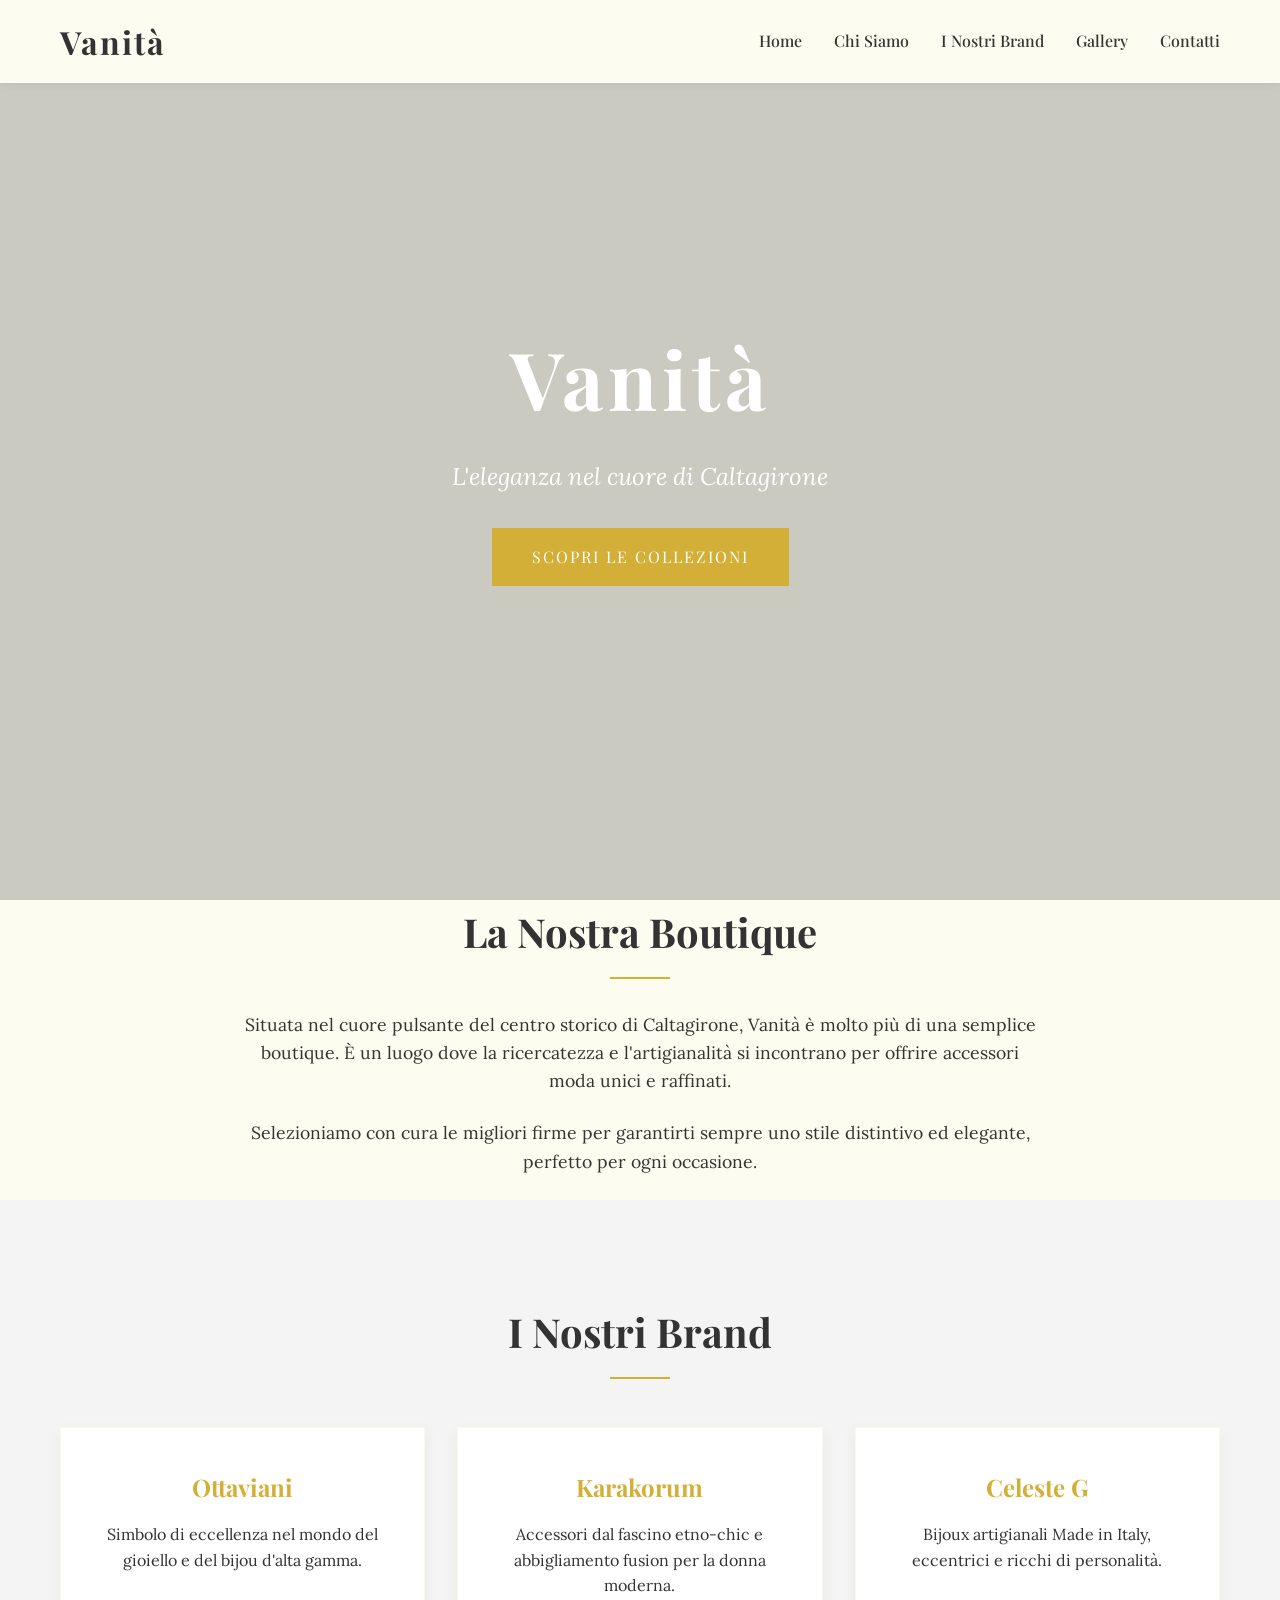
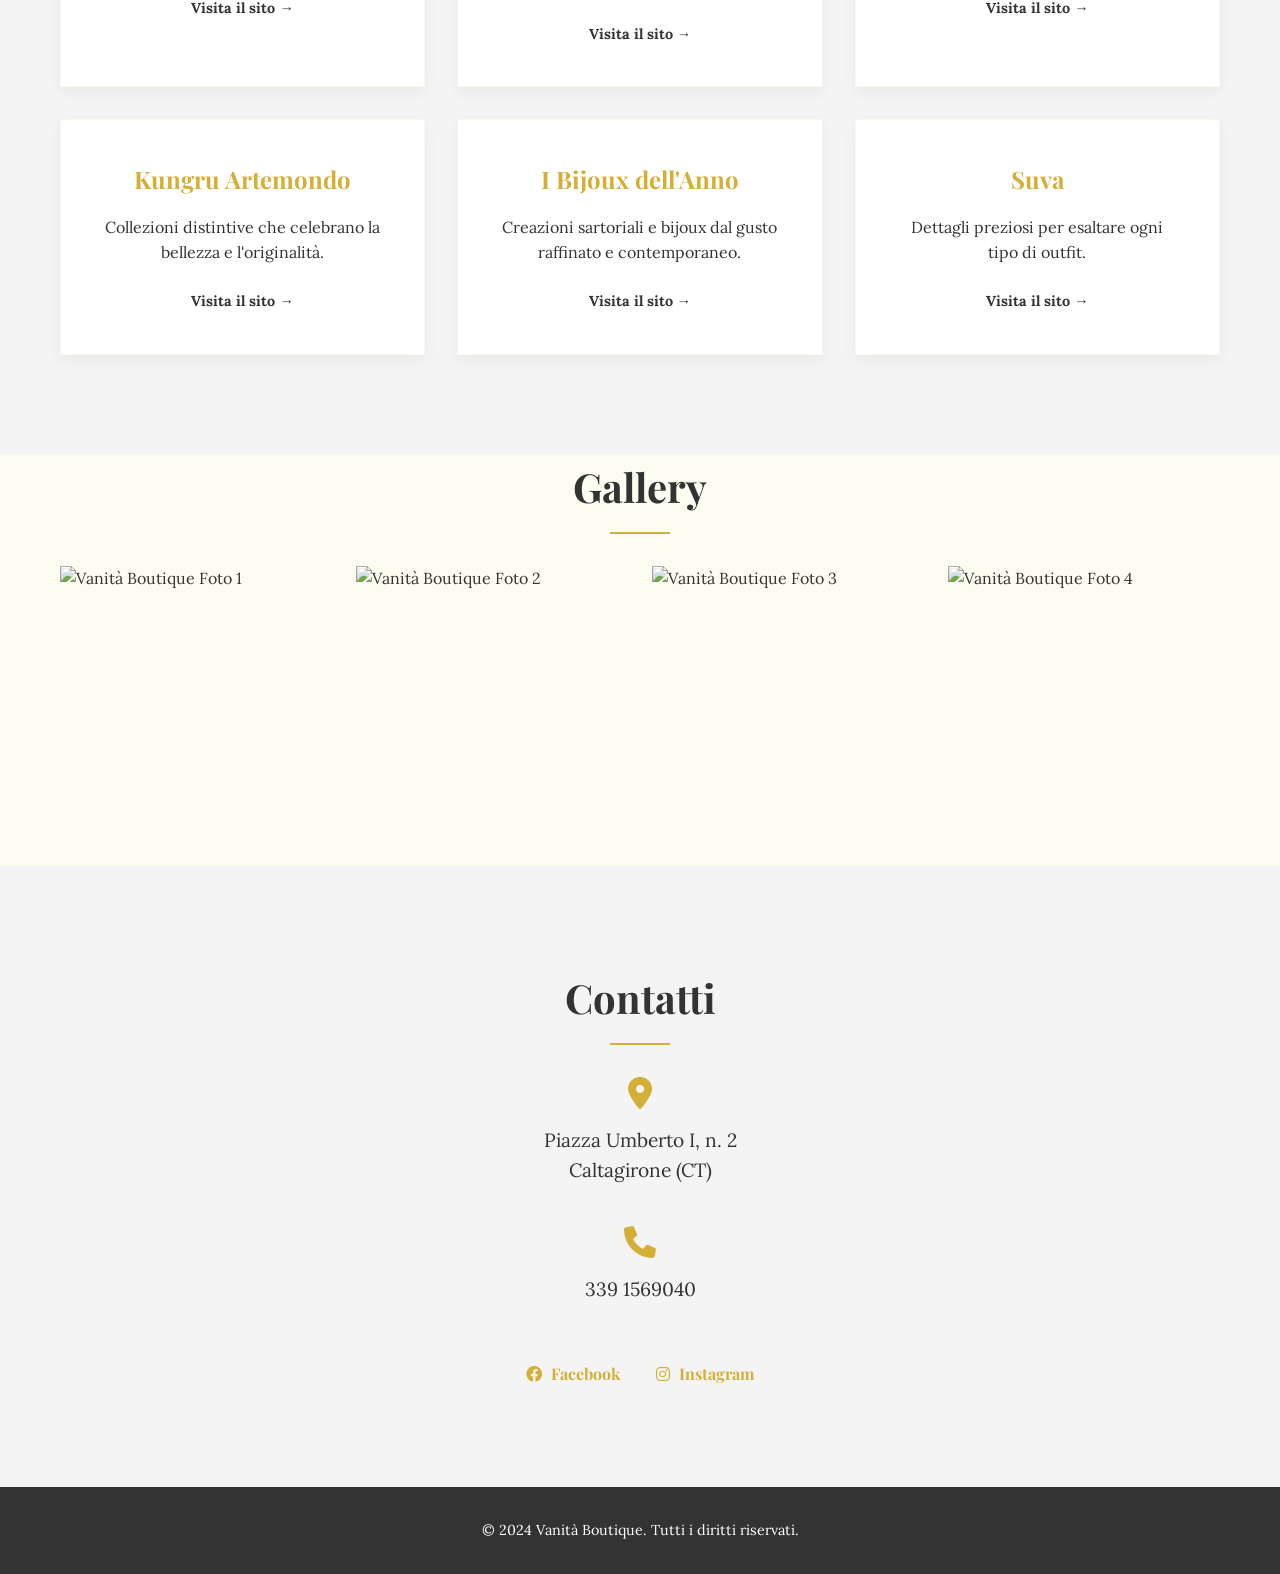
==== index.html @ 11ffd52c "Sito web per la boutique Vanità di Caltagirone. Implementato un sito single-page elegante e raffinat" ====
<!DOCTYPE html>
<html lang="it">
<head>
    <meta charset="UTF-8">
    <meta name="viewport" content="width=device-width, initial-scale=1.0">
    <title>Vanità - Boutique Accessori Moda Caltagirone</title>
    <link rel="preconnect" href="https://fonts.googleapis.com">
    <link rel="preconnect" href="https://fonts.gstatic.com" crossorigin>
    <link href="https://fonts.googleapis.com/css2?family=Playfair+Display:ital,wght@0,400..900;1,400..900&family=Lora:ital,wght@0,400..700;1,400..700&display=swap" rel="stylesheet">
    <link rel="stylesheet" href="https://cdnjs.cloudflare.com/ajax/libs/font-awesome/6.0.0/css/all.min.css">
    <link rel="stylesheet" href="css/style.css">
</head>
<body>
    <header>
        <nav class="container">
            <div class="logo">Vanità</div>
            <ul class="nav-links">
                <li><a href="#home">Home</a></li>
                <li><a href="#chi-siamo">Chi Siamo</a></li>
                <li><a href="#brand">I Nostri Brand</a></li>
                <li><a href="#gallery">Gallery</a></li>
                <li><a href="#contatti">Contatti</a></li>
            </ul>
            <div class="menu-toggle" id="mobile-menu">
                <span class="bar"></span>
                <span class="bar"></span>
                <span class="bar"></span>
            </div>
        </nav>
    </header>

    <main>
        <section id="home" class="hero">
            <div class="hero-content container reveal">
                <h1>Vanità</h1>
                <p>L'eleganza nel cuore di Caltagirone</p>
                <a href="#brand" class="btn">Scopri le Collezioni</a>
            </div>
        </section>

        <section id="chi-siamo" class="about container">
            <div class="reveal">
                <h2>La Nostra Boutique</h2>
                <p>Situata nel cuore pulsante del centro storico di Caltagirone, Vanità è molto più di una semplice boutique. È un luogo dove la ricercatezza e l'artigianalità si incontrano per offrire accessori moda unici e raffinati.</p>
                <p>Selezioniamo con cura le migliori firme per garantirti sempre uno stile distintivo ed elegante, perfetto per ogni occasione.</p>
            </div>
        </section>

        <section id="brand" class="brands-section bg-light">
            <div class="container">
                <h2 class="reveal">I Nostri Brand</h2>
                <div class="brands-grid">
                    <div class="brand-card reveal">
                        <h3>Ottaviani</h3>
                        <p>Simbolo di eccellenza nel mondo del gioiello e del bijou d'alta gamma.</p>
                        <a href="https://www.ottaviani.com/" target="_blank" class="brand-link">Visita il sito &rarr;</a>
                    </div>
                    <div class="brand-card reveal">
                        <h3>Karakorum</h3>
                        <p>Accessori dal fascino etno-chic e abbigliamento fusion per la donna moderna.</p>
                        <a href="https://www.karakorum.it/" target="_blank" class="brand-link">Visita il sito &rarr;</a>
                    </div>
                    <div class="brand-card reveal">
                        <h3>Celeste G</h3>
                        <p>Bijoux artigianali Made in Italy, eccentrici e ricchi di personalità.</p>
                        <a href="https://celesteg.com/it/" target="_blank" class="brand-link">Visita il sito &rarr;</a>
                    </div>
                    <div class="brand-card reveal">
                        <h3>Kungru Artemondo</h3>
                        <p>Collezioni distintive che celebrano la bellezza e l'originalità.</p>
                        <a href="https://www.artemondonew.it/" target="_blank" class="brand-link">Visita il sito &rarr;</a>
                    </div>
                    <div class="brand-card reveal">
                        <h3>I Bijoux dell'Anno</h3>
                        <p>Creazioni sartoriali e bijoux dal gusto raffinato e contemporaneo.</p>
                        <a href="https://www.ibijouxdellanno.it/" target="_blank" class="brand-link">Visita il sito &rarr;</a>
                    </div>
                    <div class="brand-card reveal">
                        <h3>Suva</h3>
                        <p>Dettagli preziosi per esaltare ogni tipo di outfit.</p>
                        <a href="#" target="_blank" class="brand-link">Visita il sito &rarr;</a>
                    </div>
                </div>
            </div>
        </section>

        <section id="gallery" class="gallery-section container">
            <h2 class="reveal">Gallery</h2>
            <div class="gallery-grid">
                <div class="gallery-item reveal">
                    <img src="img/placeholder1.jpg" alt="Vanità Boutique Foto 1">
                </div>
                <div class="gallery-item reveal">
                    <img src="img/placeholder2.jpg" alt="Vanità Boutique Foto 2">
                </div>
                <div class="gallery-item reveal">
                    <img src="img/placeholder3.jpg" alt="Vanità Boutique Foto 3">
                </div>
                <div class="gallery-item reveal">
                    <img src="img/placeholder4.jpg" alt="Vanità Boutique Foto 4">
                </div>
            </div>
        </section>

        <section id="contatti" class="contact-section bg-light">
            <div class="container reveal">
                <h2>Contatti</h2>
                <div class="contact-info">
                    <div class="info-item">
                        <i class="fas fa-map-marker-alt"></i>
                        <p>Piazza Umberto I, n. 2<br>Caltagirone (CT)</p>
                    </div>
                    <div class="info-item">
                        <i class="fas fa-phone"></i>
                        <p><a href="tel:3391569040">339 1569040</a></p>
                    </div>
                    <div class="social-links">
                        <a href="#" class="social-icon"><i class="fab fa-facebook"></i> Facebook</a>
                        <a href="#" class="social-icon"><i class="fab fa-instagram"></i> Instagram</a>
                    </div>
                </div>
            </div>
        </section>
    </main>

    <footer>
        <div class="container">
            <p>&copy; 2024 Vanità Boutique. Tutti i diritti riservati.</p>
        </div>
    </footer>

    <script src="js/script.js"></script>
</body>
</html>
---- css/style.css ----
/* Reset and Base Styles */
* {
    margin: 0;
    padding: 0;
    box-sizing: border-box;
}

:root {
    --color-ivory: #FDFCF0;
    --color-charcoal: #333333;
    --color-gold: #D4AF37;
    --color-gold-hover: #B8962E;
    --color-light-gray: #F4F4F4;
    --font-serif: 'Playfair Display', serif;
    --font-body: 'Lora', serif;
    --transition: all 0.3s ease;
}

html {
    scroll-behavior: smooth;
}

body {
    background-color: var(--color-ivory);
    color: var(--color-charcoal);
    font-family: var(--font-body);
    line-height: 1.6;
}

.container {
    max-width: 1200px;
    margin: 0 auto;
    padding: 0 20px;
}

h1, h2, h3, .logo {
    font-family: var(--font-serif);
    font-weight: 700;
}

h2 {
    font-size: 2.5rem;
    margin-bottom: 2rem;
    text-align: center;
    position: relative;
    padding-bottom: 15px;
}

h2::after {
    content: '';
    position: absolute;
    bottom: 0;
    left: 50%;
    transform: translateX(-50%);
    width: 60px;
    height: 2px;
    background-color: var(--color-gold);
}

.bg-light {
    background-color: var(--color-light-gray);
}

/* Header & Navigation */
header {
    background-color: var(--color-ivory);
    box-shadow: 0 2px 10px rgba(0,0,0,0.05);
    position: fixed;
    width: 100%;
    top: 0;
    z-index: 1000;
    padding: 1rem 0;
}

nav {
    display: flex;
    justify-content: space-between;
    align-items: center;
}

.logo {
    font-size: 2rem;
    color: var(--color-charcoal);
    letter-spacing: 2px;
}

.nav-links {
    display: flex;
    list-style: none;
}

.nav-links li {
    margin-left: 2rem;
}

.nav-links a {
    text-decoration: none;
    color: var(--color-charcoal);
    font-weight: 500;
    font-family: var(--font-serif);
    transition: var(--transition);
}

.nav-links a:hover {
    color: var(--color-gold);
}

.menu-toggle {
    display: none;
    cursor: pointer;
}

.bar {
    display: block;
    width: 25px;
    height: 3px;
    margin: 5px auto;
    background-color: var(--color-charcoal);
    transition: var(--transition);
}

/* Hero Section */
.hero {
    height: 100vh;
    background: linear-gradient(rgba(0,0,0,0.2), rgba(0,0,0,0.2)), url('../img/hero-bg.jpg') center/cover no-repeat;
    display: flex;
    align-items: center;
    justify-content: center;
    text-align: center;
    color: #fff;
    margin-top: 0;
}

.hero-content h1 {
    font-size: 5rem;
    margin-bottom: 1rem;
    letter-spacing: 5px;
}

.hero-content p {
    font-size: 1.5rem;
    margin-bottom: 2rem;
    font-style: italic;
}

.btn {
    display: inline-block;
    padding: 1rem 2.5rem;
    background-color: var(--color-gold);
    color: #fff;
    text-decoration: none;
    font-family: var(--font-serif);
    text-transform: uppercase;
    letter-spacing: 2px;
    transition: var(--transition);
    border: none;
}

.btn:hover {
    background-color: var(--color-gold-hover);
}

/* Sections padding */
section {
    padding: 100px 0;
}

/* About Section */
.about {
    text-align: center;
}

.about p {
    max-width: 800px;
    margin: 0 auto 1.5rem;
    font-size: 1.1rem;
}

/* Brands Section */
.brands-grid {
    display: grid;
    grid-template-columns: repeat(auto-fit, minmax(300px, 1fr));
    gap: 2rem;
    margin-top: 3rem;
}

.brand-card {
    background-color: #fff;
    padding: 2.5rem;
    text-align: center;
    box-shadow: 0 5px 15px rgba(0,0,0,0.05);
    border: 1px solid rgba(212, 175, 55, 0.1);
    transition: var(--transition);
}

.brand-card:hover {
    transform: translateY(-5px);
    border-color: var(--color-gold);
}

.brand-card h3 {
    font-size: 1.5rem;
    margin-bottom: 1rem;
    color: var(--color-gold);
}

.brand-link {
    display: inline-block;
    margin-top: 1.5rem;
    text-decoration: none;
    color: var(--color-charcoal);
    font-weight: 700;
    font-size: 0.9rem;
    transition: var(--transition);
}

.brand-link:hover {
    color: var(--color-gold);
}

/* Gallery */
.gallery-grid {
    display: grid;
    grid-template-columns: repeat(auto-fit, minmax(250px, 1fr));
    gap: 1.5rem;
}

.gallery-item {
    height: 300px;
    overflow: hidden;
}

.gallery-item img {
    width: 100%;
    height: 100%;
    object-fit: cover;
    transition: var(--transition);
    filter: sepia(20%);
}

.gallery-item:hover img {
    transform: scale(1.05);
    filter: sepia(0%);
}

/* Contact */
.contact-section {
    text-align: center;
}

.contact-info {
    display: flex;
    flex-direction: column;
    align-items: center;
    gap: 2rem;
}

.info-item i {
    font-size: 2rem;
    color: var(--color-gold);
    margin-bottom: 1rem;
}

.info-item p {
    font-size: 1.2rem;
    margin-bottom: 0.5rem;
}

.info-item a {
    color: var(--color-charcoal);
    text-decoration: none;
    transition: var(--transition);
}

.info-item a:hover {
    color: var(--color-gold);
}

.social-links {
    margin-top: 1rem;
}

.social-icon {
    margin: 0 1rem;
    text-decoration: none;
    color: var(--color-gold);
    font-family: var(--font-serif);
    font-weight: 700;
    transition: var(--transition);
}

.social-icon:hover {
    color: var(--color-gold-hover);
}

.social-icon i {
    margin-right: 5px;
}

/* Footer */
footer {
    background-color: var(--color-charcoal);
    color: #fff;
    padding: 2rem 0;
    text-align: center;
    font-size: 0.9rem;
}

/* Reveal Animation */
.reveal {
    opacity: 0;
    transform: translateY(30px);
    transition: all 0.8s ease-out;
}

.reveal.active {
    opacity: 1;
    transform: translateY(0);
}

/* Responsive */
@media (max-width: 768px) {
    .nav-links {
        display: none;
        flex-direction: column;
        position: absolute;
        top: 100%;
        left: 0;
        width: 100%;
        background-color: var(--color-ivory);
        text-align: center;
        padding: 2rem 0;
        box-shadow: 0 2px 10px rgba(0,0,0,0.1);
    }

    .nav-links.active {
        display: flex;
    }

    .nav-links li {
        margin: 1rem 0;
    }

    .menu-toggle {
        display: block;
    }

    .hero-content h1 {
        font-size: 3rem;
    }

    h2 {
        font-size: 2rem;
    }
}
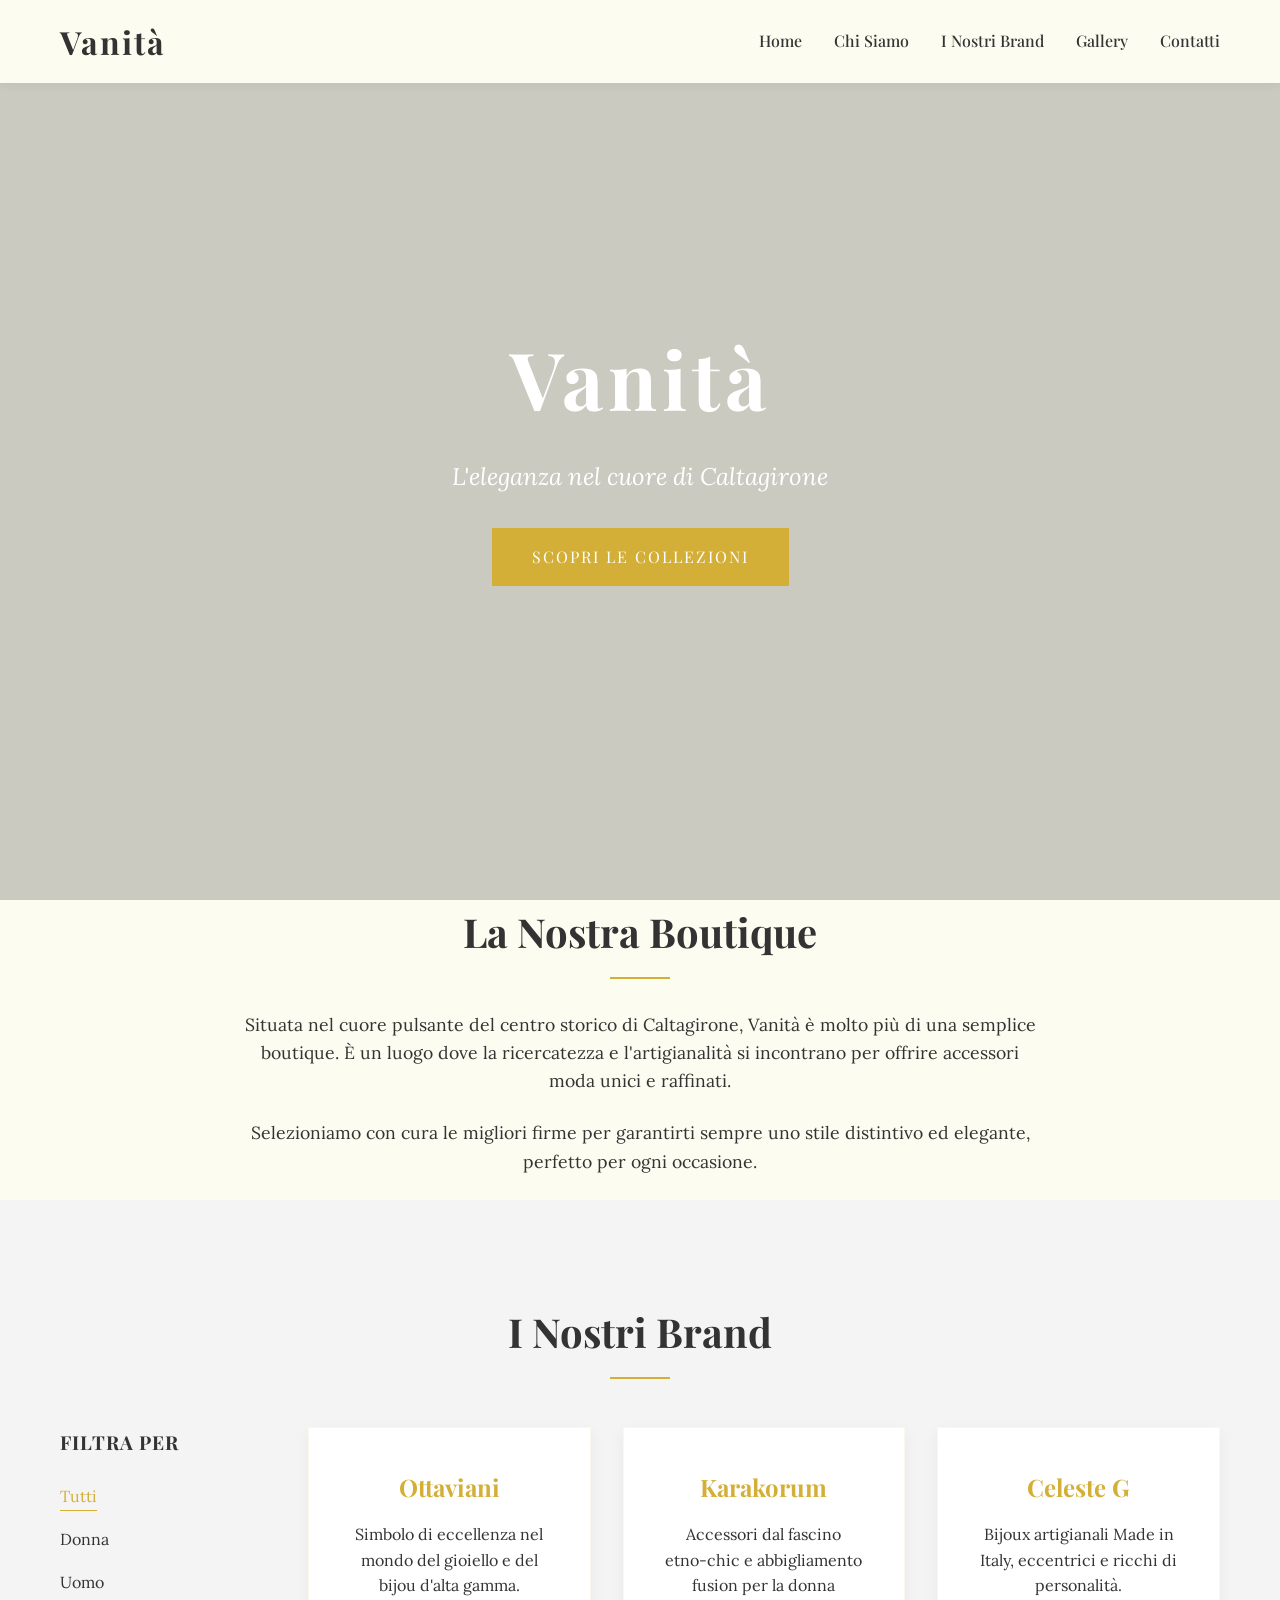
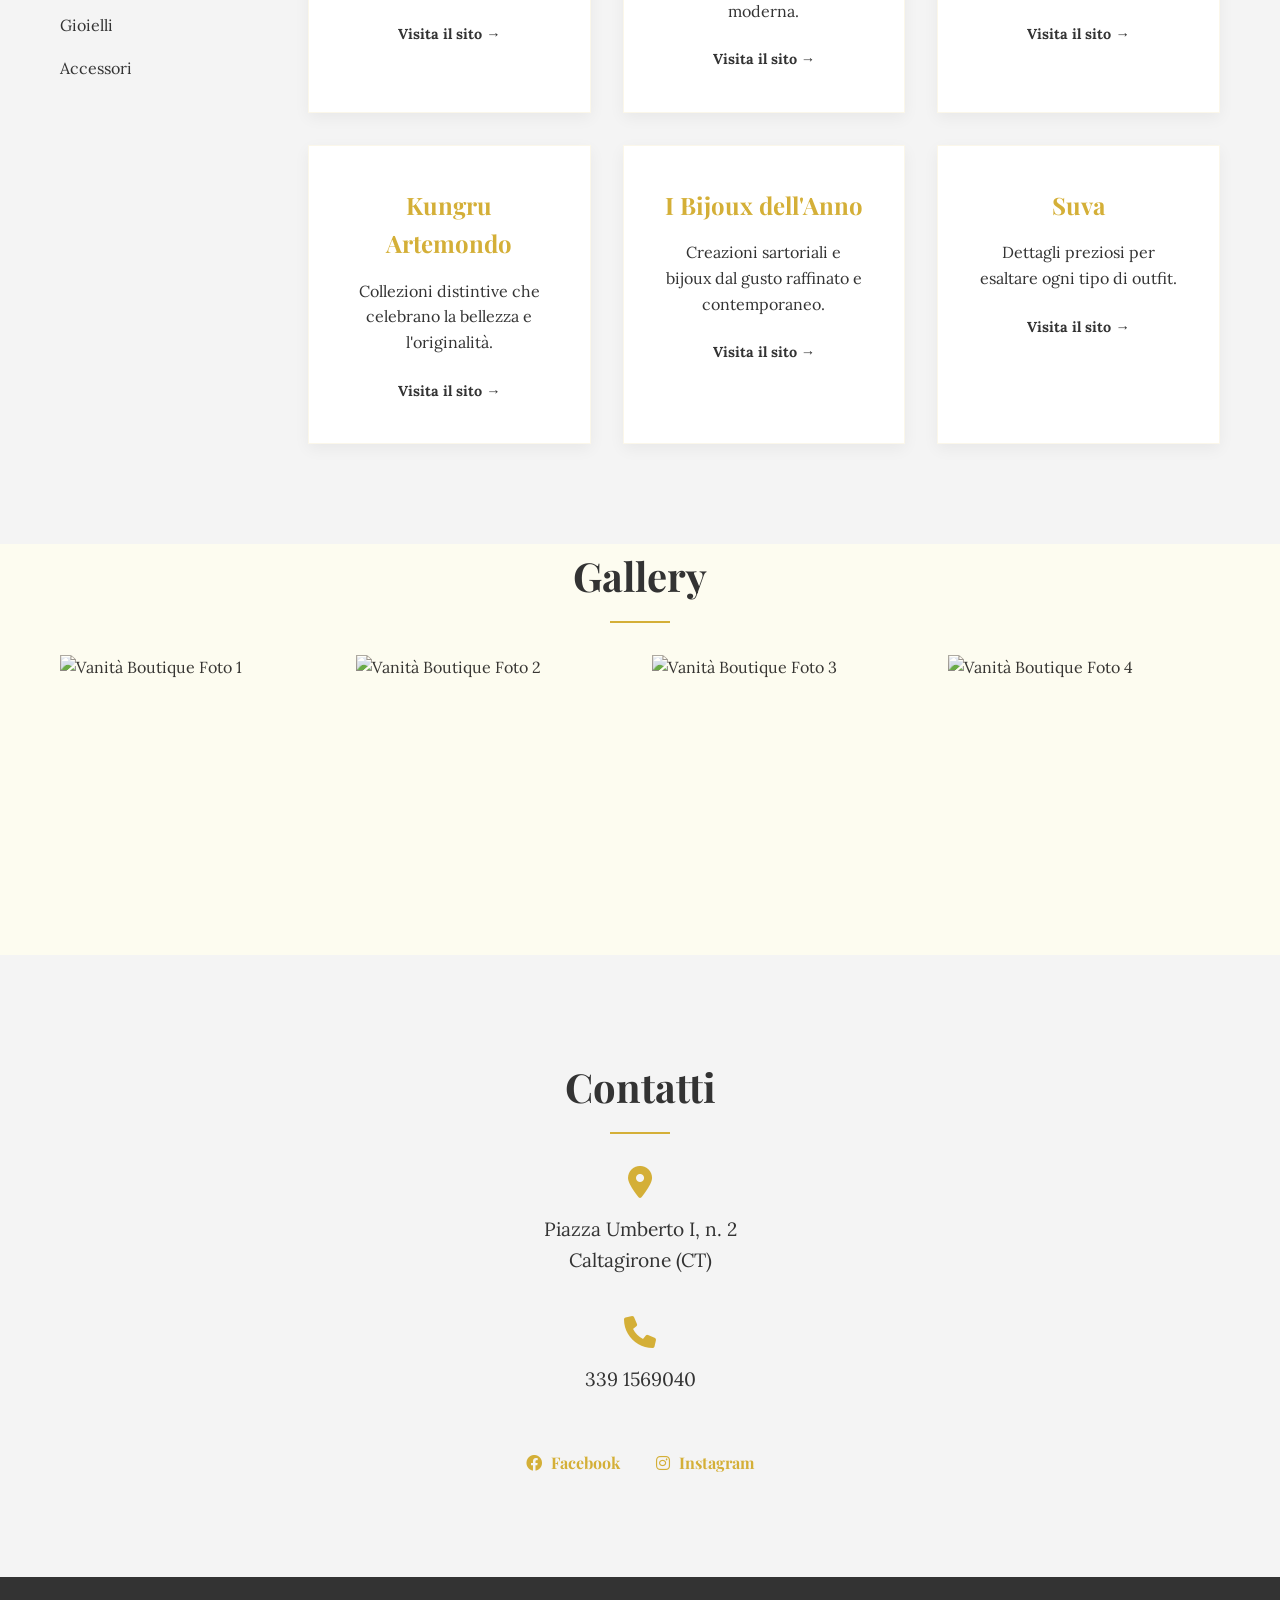
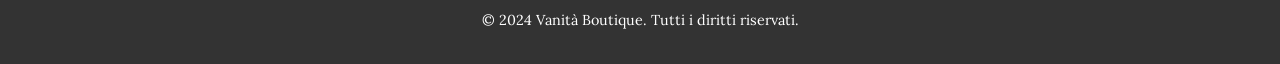
==== commit 9407e346: "Aggiunto sistema di filtraggio brand per la boutique Vanità. Modifiche principali: - Inserita sideba" ====
--- a/index.html
+++ b/index.html
@@ -49,36 +49,48 @@
         <section id="brand" class="brands-section bg-light">
             <div class="container">
                 <h2 class="reveal">I Nostri Brand</h2>
-                <div class="brands-grid">
-                    <div class="brand-card reveal">
-                        <h3>Ottaviani</h3>
-                        <p>Simbolo di eccellenza nel mondo del gioiello e del bijou d'alta gamma.</p>
-                        <a href="https://www.ottaviani.com/" target="_blank" class="brand-link">Visita il sito &rarr;</a>
-                    </div>
-                    <div class="brand-card reveal">
-                        <h3>Karakorum</h3>
-                        <p>Accessori dal fascino etno-chic e abbigliamento fusion per la donna moderna.</p>
-                        <a href="https://www.karakorum.it/" target="_blank" class="brand-link">Visita il sito &rarr;</a>
-                    </div>
-                    <div class="brand-card reveal">
-                        <h3>Celeste G</h3>
-                        <p>Bijoux artigianali Made in Italy, eccentrici e ricchi di personalità.</p>
-                        <a href="https://celesteg.com/it/" target="_blank" class="brand-link">Visita il sito &rarr;</a>
-                    </div>
-                    <div class="brand-card reveal">
-                        <h3>Kungru Artemondo</h3>
-                        <p>Collezioni distintive che celebrano la bellezza e l'originalità.</p>
-                        <a href="https://www.artemondonew.it/" target="_blank" class="brand-link">Visita il sito &rarr;</a>
-                    </div>
-                    <div class="brand-card reveal">
-                        <h3>I Bijoux dell'Anno</h3>
-                        <p>Creazioni sartoriali e bijoux dal gusto raffinato e contemporaneo.</p>
-                        <a href="https://www.ibijouxdellanno.it/" target="_blank" class="brand-link">Visita il sito &rarr;</a>
-                    </div>
-                    <div class="brand-card reveal">
-                        <h3>Suva</h3>
-                        <p>Dettagli preziosi per esaltare ogni tipo di outfit.</p>
-                        <a href="#" target="_blank" class="brand-link">Visita il sito &rarr;</a>
+                <div class="brands-layout">
+                    <aside class="brands-filter reveal">
+                        <h3>Filtra per</h3>
+                        <ul class="filter-list">
+                            <li><button class="filter-btn active" data-filter="all">Tutti</button></li>
+                            <li><button class="filter-btn" data-filter="donna">Donna</button></li>
+                            <li><button class="filter-btn" data-filter="uomo">Uomo</button></li>
+                            <li><button class="filter-btn" data-filter="gioielli">Gioielli</button></li>
+                            <li><button class="filter-btn" data-filter="accessori">Accessori</button></li>
+                        </ul>
+                    </aside>
+                    <div class="brands-grid">
+                        <div class="brand-card reveal" data-category="donna uomo gioielli">
+                            <h3>Ottaviani</h3>
+                            <p>Simbolo di eccellenza nel mondo del gioiello e del bijou d'alta gamma.</p>
+                            <a href="https://www.ottaviani.com/" target="_blank" class="brand-link">Visita il sito &rarr;</a>
+                        </div>
+                        <div class="brand-card reveal" data-category="donna accessori">
+                            <h3>Karakorum</h3>
+                            <p>Accessori dal fascino etno-chic e abbigliamento fusion per la donna moderna.</p>
+                            <a href="https://www.karakorum.it/" target="_blank" class="brand-link">Visita il sito &rarr;</a>
+                        </div>
+                        <div class="brand-card reveal" data-category="donna gioielli">
+                            <h3>Celeste G</h3>
+                            <p>Bijoux artigianali Made in Italy, eccentrici e ricchi di personalità.</p>
+                            <a href="https://celesteg.com/it/" target="_blank" class="brand-link">Visita il sito &rarr;</a>
+                        </div>
+                        <div class="brand-card reveal" data-category="donna accessori">
+                            <h3>Kungru Artemondo</h3>
+                            <p>Collezioni distintive che celebrano la bellezza e l'originalità.</p>
+                            <a href="https://www.artemondonew.it/" target="_blank" class="brand-link">Visita il sito &rarr;</a>
+                        </div>
+                        <div class="brand-card reveal" data-category="donna gioielli">
+                            <h3>I Bijoux dell'Anno</h3>
+                            <p>Creazioni sartoriali e bijoux dal gusto raffinato e contemporaneo.</p>
+                            <a href="https://www.ibijouxdellanno.it/" target="_blank" class="brand-link">Visita il sito &rarr;</a>
+                        </div>
+                        <div class="brand-card reveal" data-category="donna accessori">
+                            <h3>Suva</h3>
+                            <p>Dettagli preziosi per esaltare ogni tipo di outfit.</p>
+                            <a href="#" target="_blank" class="brand-link">Visita il sito &rarr;</a>
+                        </div>
                     </div>
                 </div>
             </div>
--- a/css/style.css
+++ b/css/style.css
@@ -177,11 +177,73 @@
 }
 
 /* Brands Section */
+.brands-layout {
+    display: flex;
+    gap: 3rem;
+    margin-top: 3rem;
+}
+
+.brands-filter {
+    flex: 0 0 200px;
+    text-align: left;
+}
+
+.brands-filter h3 {
+    font-size: 1.2rem;
+    margin-bottom: 1.5rem;
+    text-transform: uppercase;
+    letter-spacing: 1px;
+    color: var(--color-charcoal);
+}
+
+.filter-list {
+    list-style: none;
+}
+
+.filter-list li {
+    margin-bottom: 0.8rem;
+}
+
+.filter-btn {
+    background: none;
+    border: none;
+    font-family: var(--font-body);
+    font-size: 1rem;
+    color: var(--color-charcoal);
+    cursor: pointer;
+    transition: var(--transition);
+    padding: 5px 0;
+    position: relative;
+}
+
+.filter-btn::after {
+    content: '';
+    position: absolute;
+    bottom: 0;
+    left: 0;
+    width: 0;
+    height: 1px;
+    background-color: var(--color-gold);
+    transition: var(--transition);
+}
+
+.filter-btn:hover, .filter-btn.active {
+    color: var(--color-gold);
+}
+
+.filter-btn.active::after {
+    width: 100%;
+}
+
 .brands-grid {
+    flex: 1;
     display: grid;
-    grid-template-columns: repeat(auto-fit, minmax(300px, 1fr));
+    grid-template-columns: repeat(auto-fill, minmax(280px, 1fr));
     gap: 2rem;
-    margin-top: 3rem;
+}
+
+.brand-card.hidden {
+    display: none;
 }
 
 .brand-card {
@@ -352,4 +414,25 @@
     h2 {
         font-size: 2rem;
     }
-}
+
+    .brands-layout {
+        flex-direction: column;
+        gap: 2rem;
+    }
+
+    .brands-filter {
+        flex: none;
+        text-align: center;
+    }
+
+    .filter-list {
+        display: flex;
+        flex-wrap: wrap;
+        justify-content: center;
+        gap: 1rem;
+    }
+
+    .filter-list li {
+        margin-bottom: 0;
+    }
+}
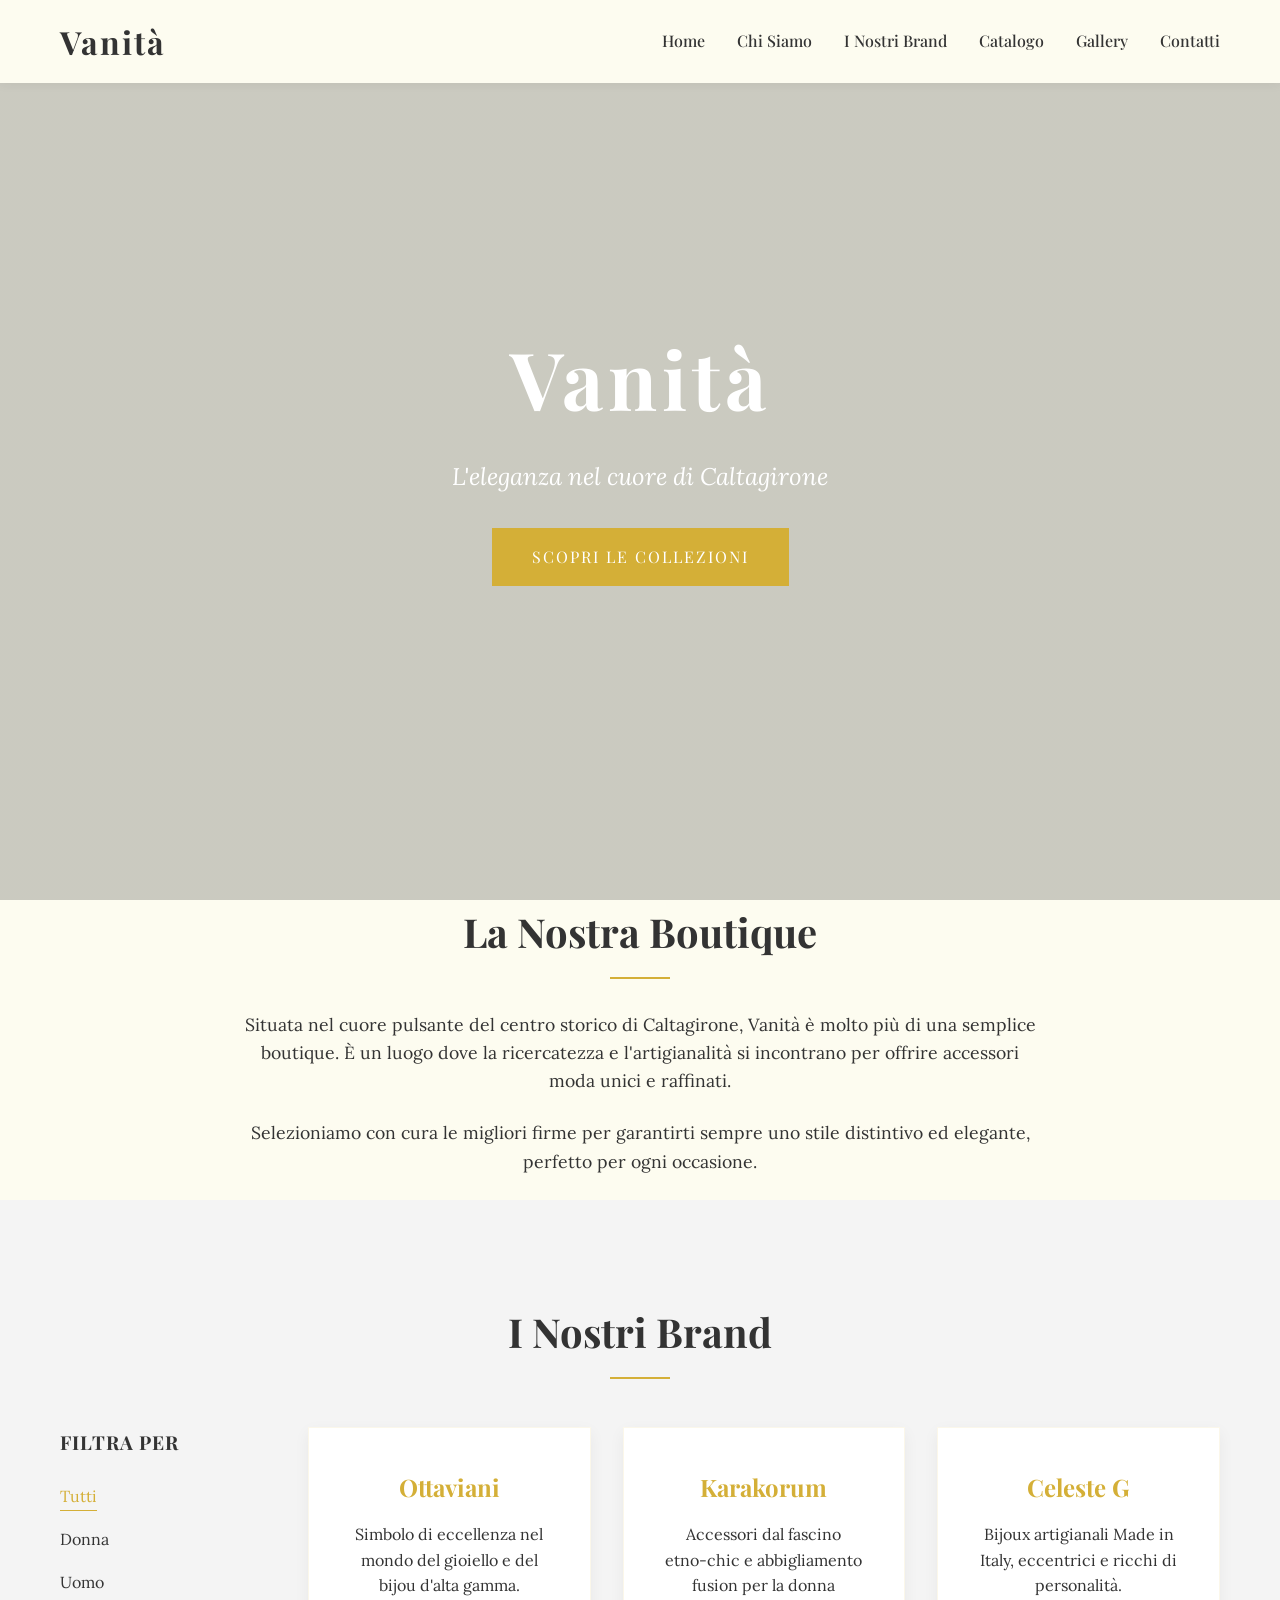
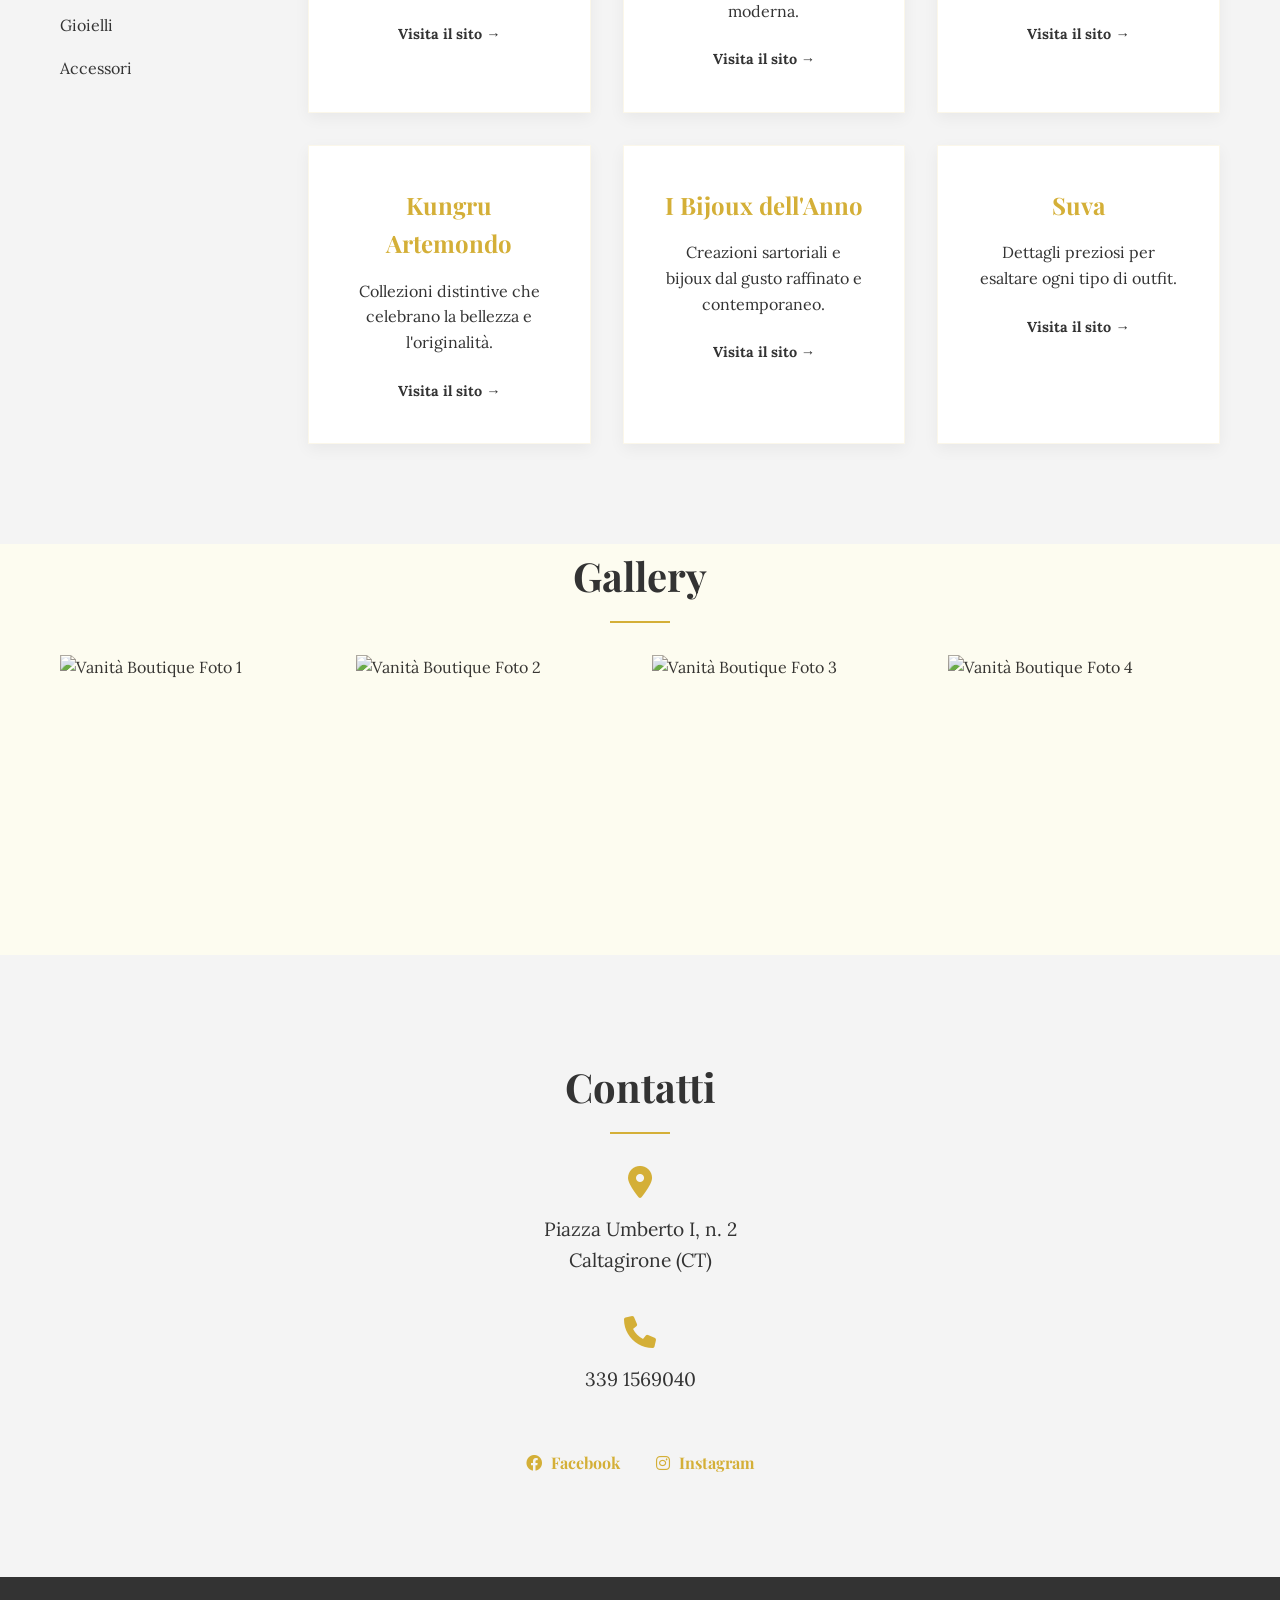
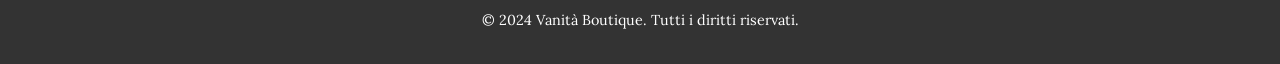
==== commit 5ec8d78c: "Sito web completo per Vanità Boutique con catalogo dinamico e filtri brand." ====
--- a/index.html
+++ b/index.html
@@ -18,6 +18,7 @@
                 <li><a href="#home">Home</a></li>
                 <li><a href="#chi-siamo">Chi Siamo</a></li>
                 <li><a href="#brand">I Nostri Brand</a></li>
+                <li><a href="catalogo.html">Catalogo</a></li>
                 <li><a href="#gallery">Gallery</a></li>
                 <li><a href="#contatti">Contatti</a></li>
             </ul>
--- a/css/style.css
+++ b/css/style.css
@@ -357,6 +357,201 @@
 
 .social-icon i {
     margin-right: 5px;
+}
+
+/* Catalog Page */
+.catalog-hero {
+    padding: 150px 0 80px;
+    background-color: var(--color-light-gray);
+    text-align: center;
+}
+
+.catalog-hero h1 {
+    font-size: 3.5rem;
+    margin-bottom: 1rem;
+}
+
+.catalog-controls {
+    display: flex;
+    justify-content: space-between;
+    align-items: center;
+    margin-bottom: 3rem;
+    padding: 2rem 0;
+    border-bottom: 1px solid rgba(0,0,0,0.1);
+}
+
+.search-box {
+    position: relative;
+    flex: 1;
+    max-width: 400px;
+}
+
+.search-box input {
+    width: 100%;
+    padding: 12px 40px 12px 15px;
+    border: 1px solid #ddd;
+    font-family: var(--font-body);
+    font-size: 1rem;
+    outline: none;
+}
+
+.search-box i {
+    position: absolute;
+    right: 15px;
+    top: 50%;
+    transform: translateY(-50%);
+    color: #999;
+}
+
+.filter-group {
+    display: flex;
+    gap: 1rem;
+}
+
+.filter-group select {
+    padding: 12px 15px;
+    border: 1px solid #ddd;
+    font-family: var(--font-body);
+    background-color: #fff;
+    outline: none;
+}
+
+.catalog-grid {
+    display: grid;
+    grid-template-columns: repeat(auto-fill, minmax(250px, 1fr));
+    gap: 2.5rem;
+    margin-bottom: 100px;
+}
+
+.product-card {
+    background-color: #fff;
+    transition: var(--transition);
+    cursor: pointer;
+    overflow: hidden;
+    box-shadow: 0 5px 15px rgba(0,0,0,0.02);
+}
+
+.product-card:hover {
+    transform: translateY(-10px);
+    box-shadow: 0 15px 30px rgba(0,0,0,0.1);
+}
+
+.product-img {
+    height: 300px;
+    overflow: hidden;
+}
+
+.product-img img {
+    width: 100%;
+    height: 100%;
+    object-fit: cover;
+    transition: var(--transition);
+}
+
+.product-card:hover .product-img img {
+    transform: scale(1.1);
+}
+
+.product-info {
+    padding: 1.5rem;
+    text-align: center;
+}
+
+.product-info h3 {
+    font-size: 1.2rem;
+    margin-bottom: 0.5rem;
+    color: var(--color-charcoal);
+}
+
+.product-brand {
+    font-size: 0.9rem;
+    color: var(--color-gold);
+    text-transform: uppercase;
+    letter-spacing: 1px;
+    margin-bottom: 0.5rem;
+}
+
+.product-info .price {
+    font-weight: 700;
+    color: var(--color-charcoal);
+}
+
+/* Modal */
+.modal {
+    display: none;
+    position: fixed;
+    z-index: 2000;
+    left: 0;
+    top: 0;
+    width: 100%;
+    height: 100%;
+    background-color: rgba(0,0,0,0.8);
+    overflow: auto;
+}
+
+.modal-content {
+    background-color: var(--color-ivory);
+    margin: 5% auto;
+    width: 90%;
+    max-width: 900px;
+    position: relative;
+    box-shadow: 0 20px 50px rgba(0,0,0,0.5);
+}
+
+.close-modal {
+    position: absolute;
+    right: 20px;
+    top: 10px;
+    font-size: 35px;
+    font-weight: bold;
+    color: var(--color-charcoal);
+    cursor: pointer;
+    z-index: 10;
+}
+
+.modal-body {
+    display: flex;
+}
+
+.modal-image {
+    flex: 1;
+    max-height: 600px;
+}
+
+.modal-image img {
+    width: 100%;
+    height: 100%;
+    object-fit: cover;
+}
+
+.modal-info {
+    flex: 1;
+    padding: 3rem;
+}
+
+.modal-info h2 {
+    text-align: left;
+    margin-bottom: 0.5rem;
+}
+
+.modal-info h2::after {
+    left: 0;
+    transform: none;
+}
+
+.modal-info h3 {
+    color: var(--color-gold);
+    margin-bottom: 1.5rem;
+}
+
+.modal-info .price {
+    font-size: 1.5rem;
+    font-weight: 700;
+    margin-bottom: 1.5rem;
+}
+
+.modal-info p {
+    margin-bottom: 2rem;
 }
 
 /* Footer */
